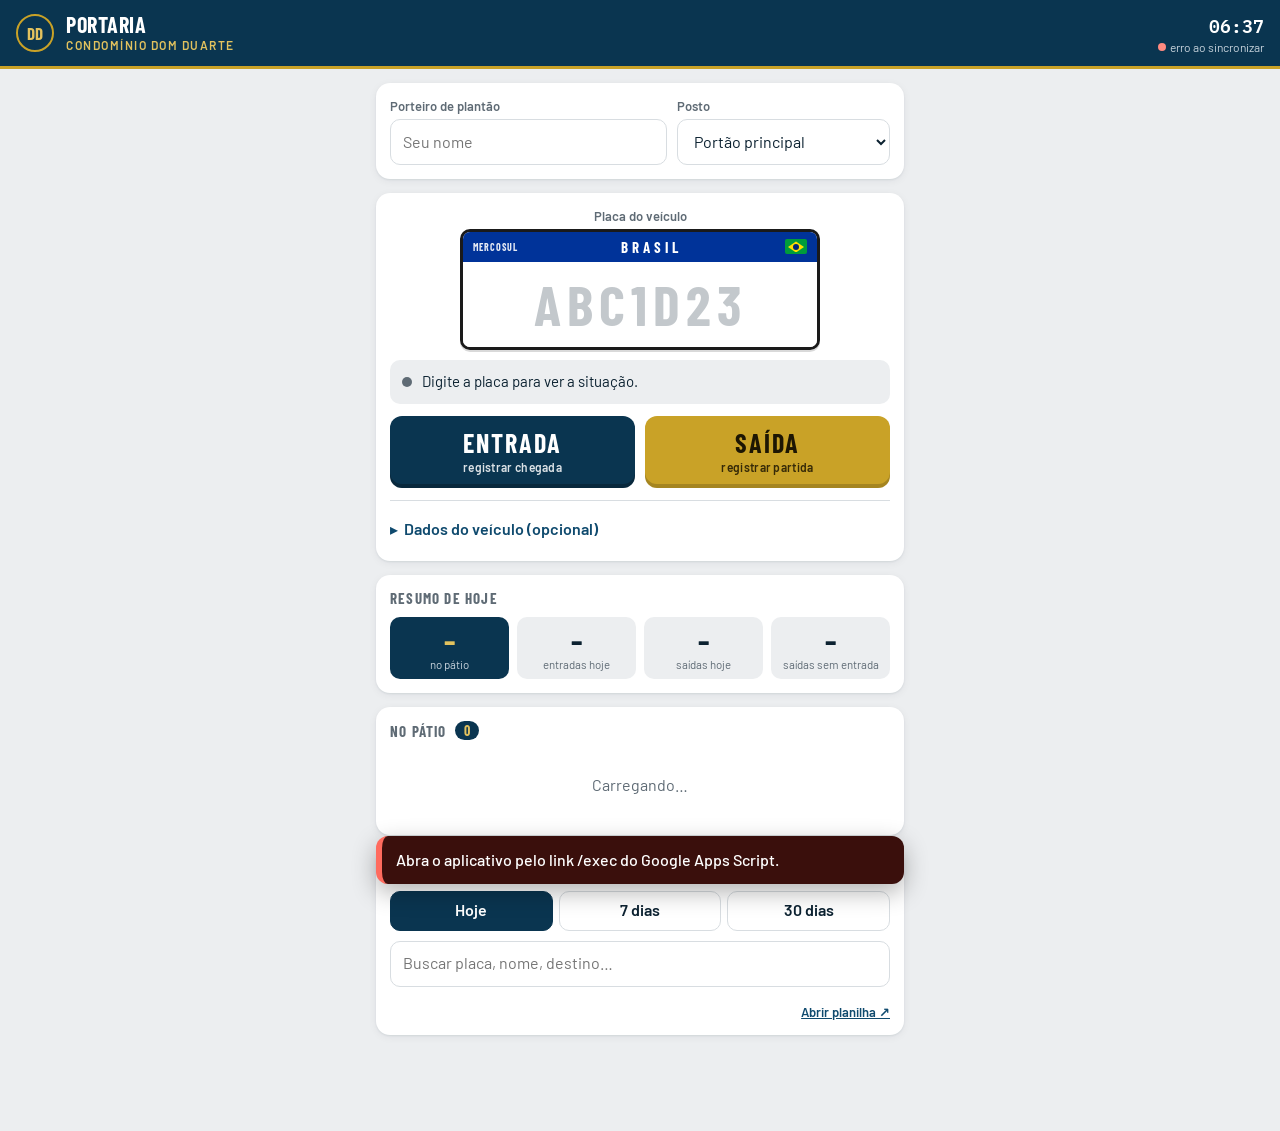
==== portaria-dom-duarte/Index.html @ fba651b8 "Adiciona app de portaria de veículos do Condomínio Dom Duarte (Apps Script) Co-Authored-By: Claude O" ====
<!DOCTYPE html>
<html lang="pt-BR">
<head>
<base target="_top">
<meta charset="utf-8">
<meta name="theme-color" content="#0a3550">
<meta name="apple-mobile-web-app-capable" content="yes">
<meta name="mobile-web-app-capable" content="yes">
<meta name="apple-mobile-web-app-title" content="Portaria">
<link rel="preconnect" href="https://fonts.googleapis.com">
<link rel="preconnect" href="https://fonts.gstatic.com" crossorigin>
<link href="https://fonts.googleapis.com/css2?family=Barlow:wght@400;500;600;700&family=Barlow+Condensed:wght@500;600;700&family=IBM+Plex+Mono:wght@400;500;600&display=swap" rel="stylesheet">
<style>
  :root {
    --fundo: #eceef0;
    --cartao: #ffffff;
    --texto: #0c2231;
    --cinza: #5f6b75;
    --linha: #d8dde1;
    --azul: #0a3550;
    --azul-2: #0f4a6e;
    --dourado: #c9a227;
    --dourado-claro: #e2c25e;
    --sobre-azul: #ffffff;
    --sobre-dourado: #1d1603;
    --ok: #1d7a4a;
    --alerta: #a86b00;
    --erro: #b3261e;
    --sombra: 0 1px 2px rgba(12, 34, 49, .08), 0 2px 8px rgba(12, 34, 49, .06);
    --raio: 14px;
    color-scheme: light;
  }
  @media (prefers-color-scheme: dark) {
    :root {
      --fundo: #06192a;
      --cartao: #0b2438;
      --texto: #e8edf1;
      --cinza: #93a3b0;
      --linha: #1b3a52;
      --azul: #0a3550;
      --azul-2: #1a5a84;
      --ok: #4cc38a;
      --alerta: #e2b14a;
      --erro: #ff8a80;
      --sombra: 0 1px 2px rgba(0, 0, 0, .4);
      color-scheme: dark;
    }
  }

  * { box-sizing: border-box; }
  html, body { margin: 0; }
  body {
    background: var(--fundo);
    color: var(--texto);
    font: 16px/1.4 'Barlow', system-ui, sans-serif;
    -webkit-tap-highlight-color: transparent;
    padding-bottom: 96px;
  }
  button, input, select, textarea { font: inherit; color: inherit; }
  .mono { font-family: 'IBM Plex Mono', ui-monospace, monospace; }
  .cond { font-family: 'Barlow Condensed', 'Barlow', sans-serif; }

  /* Faixa superior */
  header {
    position: sticky; top: 0; z-index: 10;
    background: var(--azul);
    color: var(--sobre-azul);
    border-bottom: 3px solid var(--dourado);
    padding: calc(10px + env(safe-area-inset-top)) 16px 10px;
    display: flex; align-items: center; gap: 12px;
  }
  .brasao {
    width: 38px; height: 38px; flex: none;
    border: 2px solid var(--dourado); border-radius: 50%;
    display: grid; place-items: center;
    font: 700 17px 'Barlow Condensed', sans-serif; color: var(--dourado-claro); letter-spacing: .5px;
  }
  header h1 { margin: 0; font: 700 22px/1 'Barlow Condensed', sans-serif; letter-spacing: .5px; text-transform: uppercase; }
  header h1 small { display: block; font: 600 12px/1.2 'Barlow', sans-serif; color: var(--dourado-claro); letter-spacing: 1.5px; margin-top: 3px; }
  .sinc { margin-left: auto; text-align: right; font-size: 12px; color: #c7d3dc; line-height: 1.3; }
  .sinc .relogio { font: 600 18px 'IBM Plex Mono', monospace; color: #fff; display: block; }
  .ponto { display: inline-block; width: 8px; height: 8px; border-radius: 50%; background: #6fd39b; margin-right: 4px; vertical-align: 1px; }
  .ponto.off { background: #ff8a80; }
  .ponto.sync { background: var(--dourado-claro); }

  .offline {
    display: none; background: var(--erro); color: #fff; text-align: center;
    padding: 8px 16px; font-weight: 600; font-size: 14px;
  }
  .offline.ver { display: block; }

  main { max-width: 560px; margin: 0 auto; padding: 14px 16px 0; display: flex; flex-direction: column; gap: 14px; }
  .cartao { background: var(--cartao); border-radius: var(--raio); box-shadow: var(--sombra); padding: 14px; }
  .cartao h2 {
    margin: 0 0 10px; font: 700 15px 'Barlow Condensed', sans-serif;
    text-transform: uppercase; letter-spacing: 1.2px; color: var(--cinza);
    display: flex; align-items: center; gap: 8px;
  }
  .cartao h2 .qtd { background: var(--azul); color: var(--dourado-claro); border-radius: 999px; padding: 1px 9px; font-size: 14px; letter-spacing: 0; }

  label { display: block; font-size: 13px; font-weight: 600; color: var(--cinza); margin: 0 0 4px; }
  .campo {
    width: 100%; min-height: 46px; padding: 10px 12px;
    border: 1.5px solid var(--linha); border-radius: 10px; background: var(--cartao);
    outline: none;
  }
  .campo:focus { border-color: var(--dourado); box-shadow: 0 0 0 3px rgba(201, 162, 39, .25); }
  textarea.campo { min-height: 64px; resize: vertical; }
  .duas { display: grid; grid-template-columns: 1.3fr 1fr; gap: 10px; }
  .grade { display: grid; gap: 10px; }

  /* Placa Mercosul */
  .placa {
    margin: 2px auto 0; max-width: 360px;
    border: 3px solid #1a1a1a; border-radius: 10px; overflow: hidden;
    background: #fff; box-shadow: 0 2px 0 rgba(0, 0, 0, .15);
  }
  .placa-faixa {
    background: #003399; color: #fff; height: 30px;
    display: flex; align-items: center; justify-content: space-between; padding: 0 10px;
    font: 700 15px 'Barlow Condensed', sans-serif; letter-spacing: 4px;
  }
  .placa-faixa .bandeira { width: 22px; height: 15px; border-radius: 2px; background: #009c3b; position: relative; overflow: hidden; }
  .placa-faixa .bandeira::before {
    content: ''; position: absolute; inset: 2px 3px; background: #ffdf00;
    clip-path: polygon(50% 0, 100% 50%, 50% 100%, 0 50%);
  }
  .placa-faixa .bandeira::after {
    content: ''; position: absolute; width: 6px; height: 6px; border-radius: 50%; background: #002776;
    left: 50%; top: 50%; transform: translate(-50%, -50%);
  }
  .placa-faixa .mercosul { font-size: 10px; letter-spacing: 1px; opacity: .9; }
  .placa input {
    width: 100%; border: 0; outline: none; background: #fff; color: #111;
    font: 700 56px/1 'Barlow Condensed', sans-serif; letter-spacing: 6px;
    text-align: center; text-transform: uppercase; padding: 8px 6px 10px;
  }
  .placa input::placeholder { color: #c3c8cc; }
  .placa:focus-within { border-color: var(--dourado); }

  .info-placa {
    margin-top: 10px; min-height: 44px; padding: 9px 12px; border-radius: 10px;
    background: var(--fundo); font-size: 15px; display: flex; gap: 10px; align-items: center;
  }
  .info-placa .marca { width: 10px; height: 10px; border-radius: 50%; flex: none; background: var(--cinza); }
  .info-placa.dentro { background: rgba(201, 162, 39, .15); }
  .info-placa.dentro .marca { background: var(--dourado); }
  .info-placa.fora .marca { background: var(--ok); }
  .info-placa.invalida .marca { background: var(--erro); }
  .info-placa b { font-weight: 700; }

  .acoes { display: grid; grid-template-columns: 1fr 1fr; gap: 10px; margin-top: 12px; }
  .botao {
    border: 0; border-radius: 12px; min-height: 72px; cursor: pointer;
    font: 700 26px/1 'Barlow Condensed', sans-serif; letter-spacing: 2px; text-transform: uppercase;
    display: flex; flex-direction: column; align-items: center; justify-content: center; gap: 4px;
    transition: transform .08s, filter .15s;
  }
  .botao:active { transform: scale(.98); }
  .botao small { font: 600 12px 'Barlow', sans-serif; letter-spacing: .3px; text-transform: none; opacity: .85; }
  .botao.entrada { background: var(--azul); color: #fff; box-shadow: inset 0 -4px 0 rgba(0, 0, 0, .25); }
  @media (prefers-color-scheme: dark) { .botao.entrada { background: var(--azul-2); box-shadow: inset 0 0 0 1.5px var(--dourado), inset 0 -4px 0 rgba(0, 0, 0, .25); } }
  .botao.saida { background: var(--dourado); color: var(--sobre-dourado); box-shadow: inset 0 -4px 0 rgba(0, 0, 0, .18); }
  .botao.armado { outline: 3px solid var(--erro); outline-offset: 2px; animation: pulsa 1s infinite; }
  .botao:disabled { filter: grayscale(.6) opacity(.6); cursor: wait; }
  @keyframes pulsa { 50% { outline-color: transparent; } }

  details.extra { margin-top: 12px; border-top: 1px solid var(--linha); padding-top: 10px; }
  details.extra summary {
    cursor: pointer; font-weight: 600; color: var(--azul-2); list-style: none;
    display: flex; align-items: center; gap: 6px; min-height: 36px;
  }
  @media (prefers-color-scheme: dark) { details.extra summary { color: var(--dourado-claro); } }
  details.extra summary::-webkit-details-marker { display: none; }
  details.extra summary::before { content: '▸'; transition: transform .15s; }
  details.extra[open] summary::before { transform: rotate(90deg); }
  details.extra .grade { margin-top: 8px; }

  /* Resumo */
  .resumo { display: grid; grid-template-columns: repeat(4, 1fr); gap: 8px; }
  .resumo div { background: var(--fundo); border-radius: 10px; padding: 8px 6px; text-align: center; }
  .resumo b { display: block; font: 700 30px/1 'Barlow Condensed', sans-serif; color: var(--texto); }
  .resumo span { display: block; font-size: 11.5px; line-height: 1.15; color: var(--cinza); margin-top: 3px; }
  .resumo .destaque { background: var(--azul); }
  .resumo .destaque b { color: var(--dourado-claro); }
  .resumo .destaque span { color: #c7d3dc; }

  /* Listas */
  .lista { display: flex; flex-direction: column; }
  .item { display: flex; gap: 10px; align-items: center; padding: 10px 0; border-top: 1px solid var(--linha); }
  .item:first-child { border-top: 0; }
  .item .corpo { flex: 1; min-width: 0; }
  .mini-placa {
    display: inline-block; font: 700 21px/1 'Barlow Condensed', sans-serif; letter-spacing: 1.5px;
    border: 2px solid var(--texto); border-top: 5px solid #003399; border-radius: 5px;
    padding: 2px 6px 1px; background: #fff; color: #111;
  }
  .det { font-size: 13.5px; color: var(--cinza); margin-top: 4px; overflow: hidden; text-overflow: ellipsis; }
  .det b { color: var(--texto); font-weight: 600; }
  .tempo { font: 600 14px 'IBM Plex Mono', monospace; color: var(--texto); }
  .botao-mini {
    flex: none; border: 0; border-radius: 10px; min-height: 44px; padding: 0 12px; cursor: pointer;
    background: var(--dourado); color: var(--sobre-dourado); font: 700 15px 'Barlow Condensed', sans-serif;
    letter-spacing: 1px; text-transform: uppercase;
  }
  .botao-mini.armado { background: var(--erro); color: #fff; }
  .botao-mini:disabled { opacity: .5; }
  .vazio { color: var(--cinza); text-align: center; padding: 14px 0; font-size: 14px; }

  .etiqueta { display: inline-block; font-size: 11.5px; font-weight: 700; border-radius: 999px; padding: 1px 8px; vertical-align: 2px; margin-left: 4px; }
  .etiqueta.patio { background: rgba(201, 162, 39, .2); color: var(--alerta); }
  .etiqueta.concluido { background: rgba(29, 122, 74, .14); color: var(--ok); }
  .etiqueta.sem { background: rgba(179, 38, 30, .13); color: var(--erro); }
  .etiqueta.outro { background: var(--azul); color: var(--dourado-claro); }
  .linha-hora { display: grid; grid-template-columns: auto 1fr; gap: 1px 8px; font-size: 13.5px; color: var(--cinza); margin-top: 4px; }
  .linha-hora .mono { color: var(--texto); font-size: 13px; }

  .filtros { display: flex; gap: 6px; margin-bottom: 10px; }
  .filtros button {
    flex: 1; min-height: 40px; border: 1.5px solid var(--linha); background: var(--cartao);
    border-radius: 10px; font-weight: 600; cursor: pointer;
  }
  .filtros button.ativo { background: var(--azul); color: #fff; border-color: var(--azul); }
  .rodape-hist { display: flex; justify-content: space-between; align-items: center; margin-top: 10px; font-size: 13px; color: var(--cinza); }
  a.planilha { color: var(--azul-2); font-weight: 600; }
  @media (prefers-color-scheme: dark) { a.planilha { color: var(--dourado-claro); } }

  /* Toast */
  .toast {
    position: fixed; left: 50%; bottom: calc(16px + env(safe-area-inset-bottom)); z-index: 30;
    transform: translate(-50%, 140%); transition: transform .25s, visibility .25s; visibility: hidden;
    width: calc(100% - 32px); max-width: 528px;
    background: #0c2231; color: #fff; border-left: 6px solid var(--dourado);
    border-radius: 12px; padding: 13px 14px; font-weight: 500; box-shadow: 0 8px 24px rgba(0, 0, 0, .3);
  }
  .toast.ver { transform: translate(-50%, 0); visibility: visible; }
  .toast.ok { border-left-color: #4cc38a; }
  .toast.erro { border-left-color: #ff6b5e; background: #3a0f0c; }
  .toast.aviso { border-left-color: var(--dourado); }

  /* PIN */
  .pin {
    position: fixed; inset: 0; z-index: 40; background: var(--azul);
    display: none; align-items: center; justify-content: center; padding: 24px 16px;
  }
  .pin.ver { display: flex; }
  .pin form { width: 100%; max-width: 340px; text-align: center; color: #fff; }
  .pin .brasao { margin: 0 auto 14px; width: 64px; height: 64px; font-size: 26px; }
  .pin h2 { font: 700 26px 'Barlow Condensed', sans-serif; text-transform: uppercase; letter-spacing: 1px; margin: 0 0 4px; }
  .pin p { color: #c7d3dc; margin: 0 0 18px; }
  .pin input {
    width: 100%; text-align: center; font: 600 32px 'IBM Plex Mono', monospace; letter-spacing: 10px;
    padding: 10px; border-radius: 12px; border: 2px solid var(--dourado); background: #fff; color: #111; outline: none;
  }
  .pin button { margin-top: 12px; width: 100%; }
  .pin .erro { color: #ffb4ab; min-height: 22px; margin-top: 10px; font-weight: 600; }

  .carregando { text-align: center; color: var(--cinza); padding: 24px 0; }
</style>
</head>
<body>

<header>
  <div class="brasao">DD</div>
  <h1>Portaria<small>CONDOMÍNIO DOM DUARTE</small></h1>
  <div class="sinc">
    <span class="relogio" id="relogio">--:--</span>
    <span id="sinc"><span class="ponto sync"></span>conectando…</span>
  </div>
</header>
<div class="offline" id="offline">Sem internet. Registros NÃO serão salvos até a conexão voltar.</div>

<main>
  <section class="cartao">
    <div class="duas">
      <div>
        <label for="porteiro">Porteiro de plantão</label>
        <input class="campo" id="porteiro" list="porteiros" autocomplete="off" autocapitalize="words" placeholder="Seu nome" maxlength="40">
        <datalist id="porteiros"></datalist>
      </div>
      <div>
        <label for="posto">Posto</label>
        <select class="campo" id="posto">
          <option>Portão principal</option>
          <option>Portão de serviço</option>
          <option>Garagem</option>
        </select>
      </div>
    </div>
  </section>

  <section class="cartao">
    <label for="placa" style="text-align:center">Placa do veículo</label>
    <div class="placa">
      <div class="placa-faixa"><span class="mercosul">MERCOSUL</span><span>BRASIL</span><span class="bandeira"></span></div>
      <input id="placa" maxlength="8" autocomplete="off" autocorrect="off" autocapitalize="characters" spellcheck="false" placeholder="ABC1D23" enterkeyhint="go">
    </div>
    <div class="info-placa" id="infoPlaca"><span class="marca"></span><span>Digite a placa para ver a situação.</span></div>

    <div class="acoes">
      <button class="botao entrada" id="btEntrada" type="button">Entrada<small>registrar chegada</small></button>
      <button class="botao saida" id="btSaida" type="button">Saída<small>registrar partida</small></button>
    </div>

    <details class="extra" id="extra">
      <summary>Dados do veículo (opcional)</summary>
      <div class="grade">
        <div class="duas">
          <div><label for="modelo">Modelo / cor</label><input class="campo" id="modelo" maxlength="60" placeholder="Ex.: Onix prata"></div>
          <div><label for="tipo">Tipo</label>
            <select class="campo" id="tipo">
              <option>Visitante</option><option>Morador</option><option>Funcionário</option>
              <option>Prestador de serviço</option><option>Entrega</option>
            </select>
          </div>
        </div>
        <div class="duas">
          <div><label for="motorista">Motorista</label><input class="campo" id="motorista" maxlength="60" autocapitalize="words"></div>
          <div><label for="destino">Destino</label><input class="campo" id="destino" maxlength="60" placeholder="Ex.: Bloco B 302"></div>
        </div>
        <div><label for="obs">Observação</label><textarea class="campo" id="obs" maxlength="200"></textarea></div>
      </div>
    </details>
  </section>

  <section class="cartao">
    <h2>Resumo de hoje</h2>
    <div class="resumo">
      <div class="destaque"><b id="rPatio">–</b><span>no pátio</span></div>
      <div><b id="rEntradas">–</b><span>entradas hoje</span></div>
      <div><b id="rSaidas">–</b><span>saídas hoje</span></div>
      <div><b id="rSem">–</b><span>saídas sem entrada</span></div>
    </div>
  </section>

  <section class="cartao">
    <h2>No pátio <span class="qtd" id="qtdPatio">0</span></h2>
    <div class="lista" id="listaPatio"><div class="carregando">Carregando…</div></div>
  </section>

  <section class="cartao">
    <h2>Histórico</h2>
    <div class="filtros" id="filtros">
      <button type="button" data-dias="0" class="ativo">Hoje</button>
      <button type="button" data-dias="7">7 dias</button>
      <button type="button" data-dias="30">30 dias</button>
    </div>
    <input class="campo" id="busca" type="search" placeholder="Buscar placa, nome, destino…" autocomplete="off">
    <div class="lista" id="listaHist" style="margin-top:6px"></div>
    <div class="rodape-hist"><span id="contHist"></span><a class="planilha" id="linkPlanilha" href="#" target="_blank" rel="noopener">Abrir planilha ↗</a></div>
  </section>
</main>

<div class="pin" id="telaPin">
  <form id="formPin" autocomplete="off">
    <div class="brasao">DD</div>
    <h2>Portaria Dom Duarte</h2>
    <p>Digite o PIN da portaria.<br>Ele fica salvo neste aparelho.</p>
    <input id="pin" type="password" inputmode="numeric" maxlength="12" autocomplete="off">
    <button class="botao saida" type="submit">Entrar</button>
    <div class="erro" id="pinErro"></div>
  </form>
</div>

<div class="toast" id="toast" role="status" aria-live="polite"></div>

<script>
(function () {
  'use strict';

  var CHAVE = 'portariaDomDuarte.';
  var SINC_MS = 20000;
  var ARMADO_MS = 6000;
  var PLACA_RE = /^[A-Z]{3}[0-9][A-Z0-9][0-9]{2}$/;

  var est = null;          // último estado vindo do servidor
  var ocupado = false;     // gravação em andamento
  var sincronizando = false;
  var armado = null;       // { chave, ate } — confirmação de segundo toque
  var filtroDias = 0;
  var autoPreenchido = {}; // campos preenchidos automaticamente pela última passagem
  var difRelogio = 0;      // diferença servidor - aparelho

  var $ = function (id) { return document.getElementById(id); };
  var el = {
    porteiro: $('porteiro'), posto: $('posto'), placa: $('placa'), info: $('infoPlaca'),
    btEntrada: $('btEntrada'), btSaida: $('btSaida'), extra: $('extra'),
    modelo: $('modelo'), motorista: $('motorista'), destino: $('destino'), tipo: $('tipo'), obs: $('obs'),
    listaPatio: $('listaPatio'), listaHist: $('listaHist'), busca: $('busca'), toast: $('toast'),
    telaPin: $('telaPin'), pin: $('pin'), pinErro: $('pinErro'), sinc: $('sinc'), relogio: $('relogio')
  };

  // ------------------------------------------------------------ Armazenamento local

  function ler(k) { try { return localStorage.getItem(CHAVE + k) || ''; } catch (e) { return ''; } }
  function gravar(k, v) { try { localStorage.setItem(CHAVE + k, v); } catch (e) {} }

  el.porteiro.value = ler('porteiro');
  if (ler('posto')) el.posto.value = ler('posto');
  el.porteiro.addEventListener('change', function () { el.porteiro.value = el.porteiro.value.trim(); gravar('porteiro', el.porteiro.value); });
  el.porteiro.addEventListener('input', function () { gravar('porteiro', el.porteiro.value.trim()); });
  el.posto.addEventListener('change', function () { gravar('posto', el.posto.value); });

  // ------------------------------------------------------------ Utilidades

  function agora() { return Date.now() + difRelogio; }
  function esc(s) {
    return String(s == null ? '' : s).replace(/[&<>"']/g, function (c) {
      return { '&': '&amp;', '<': '&lt;', '>': '&gt;', '"': '&quot;', "'": '&#39;' }[c];
    });
  }
  function dois(n) { return (n < 10 ? '0' : '') + n; }
  function hora(ms) { var d = new Date(ms); return dois(d.getHours()) + ':' + dois(d.getMinutes()); }
  function inicioDia(ms) { var d = new Date(ms); d.setHours(0, 0, 0, 0); return d.getTime(); }
  function quando(ms) {
    if (!ms) return '—';
    var d = new Date(ms);
    var hoje = inicioDia(agora());
    if (ms >= hoje) return hora(ms);
    if (ms >= hoje - 86400000) return 'ontem ' + hora(ms);
    return dois(d.getDate()) + '/' + dois(d.getMonth() + 1) + ' ' + hora(ms);
  }
  function duracao(min) {
    min = Math.max(0, Math.round(min));
    if (min < 60) return min + ' min';
    var h = Math.floor(min / 60), m = min % 60;
    if (h < 24) return h + ' h ' + dois(m);
    return Math.floor(h / 24) + ' d ' + (h % 24) + ' h';
  }
  function normPlaca(s) { return String(s || '').toUpperCase().replace(/[^A-Z0-9]/g, ''); }
  function mesmaPessoa(a, b) { return String(a || '').trim().toLowerCase() === String(b || '').trim().toLowerCase(); }
  function momento(m) { return Math.max(m.entrada || 0, m.saida || 0); }

  function abertaDaPlaca(placa) {
    if (!est) return null;
    var achado = null;
    est.patio.forEach(function (m) { if (m.placa === placa && (!achado || m.entrada >= achado.entrada)) achado = m; });
    return achado;
  }

  // ------------------------------------------------------------ Toast

  var toastTimer;
  function toast(msg, tipo, ms) {
    el.toast.textContent = msg;
    el.toast.className = 'toast ver ' + (tipo || '');
    clearTimeout(toastTimer);
    toastTimer = setTimeout(function () { el.toast.className = 'toast ' + (tipo || ''); }, ms || 4500);
  }

  // ------------------------------------------------------------ Confirmação em dois toques

  function estaArmado(chave) { return armado && armado.chave === chave && Date.now() < armado.ate; }
  function armar(chave, msg) {
    armado = { chave: chave, ate: Date.now() + ARMADO_MS };
    toast(msg, 'aviso', ARMADO_MS);
    pintarArmados();
    setTimeout(function () { if (armado && Date.now() >= armado.ate) { armado = null; pintarArmados(); } }, ARMADO_MS + 50);
  }
  function desarmar() { armado = null; pintarArmados(); }
  function pintarArmados() {
    var placa = normPlaca(el.placa.value);
    el.btEntrada.classList.toggle('armado', estaArmado('entrada:' + placa));
    el.btSaida.classList.toggle('armado', estaArmado('saida:' + placa));
    Array.prototype.forEach.call(el.listaPatio.querySelectorAll('[data-id]'), function (b) {
      var on = estaArmado('id:' + b.getAttribute('data-id'));
      b.classList.toggle('armado', on);
      b.textContent = on ? 'Confirmar' : 'Dar saída';
    });
  }

  // ------------------------------------------------------------ Chamadas ao servidor

  function chamar(funcao, args, ok, falha) {
    if (!window.google || !google.script || !google.script.run) {
      falha(new Error('Abra o aplicativo pelo link /exec do Google Apps Script.'));
      return;
    }
    var run = google.script.run.withSuccessHandler(ok).withFailureHandler(falha);
    run[funcao].apply(run, args);
  }

  function pinSalvo() { return ler('pin'); }

  function ehErroPin(e) { return /PIN incorreto/i.test((e && e.message) || String(e)); }
  function ehErroRede(e) {
    var m = (e && e.message) || String(e);
    return !navigator.onLine || /network|rede|conex|failed to fetch|timeout|NetworkError/i.test(m);
  }

  function marcarSinc(estado, texto) {
    el.sinc.innerHTML = '<span class="ponto ' + estado + '"></span>' + esc(texto);
  }

  function sincronizar(manual) {
    if (sincronizando || ocupado) return;
    sincronizando = true;
    marcarSinc('sync', 'sincronizando…');
    chamar('carregar', [pinSalvo()], function (estado) {
      sincronizando = false;
      aplicar(estado);
    }, function (e) {
      sincronizando = false;
      if (ehErroPin(e)) { pedirPin(pinSalvo() ? 'PIN incorreto.' : ''); marcarSinc('off', 'PIN necessário'); return; }
      marcarSinc('off', ehErroRede(e) ? 'sem conexão' : 'erro ao sincronizar');
      if (manual || !est) toast(ehErroRede(e) ? 'Sem conexão com o servidor. Tentando de novo em instantes.' : ((e && e.message) || 'Erro ao carregar.'), 'erro');
    });
  }

  function aplicar(estado) {
    if (!estado) return;
    est = estado;
    difRelogio = estado.agora - Date.now();
    el.telaPin.classList.remove('ver');
    marcarSinc('', 'atualizado ' + hora(agora()));
    $('linkPlanilha').href = estado.planilhaUrl;
    var dl = $('porteiros');
    dl.innerHTML = estado.porteiros.map(function (p) { return '<option value="' + esc(p) + '">'; }).join('');
    render();
  }

  // ------------------------------------------------------------ PIN

  function pedirPin(erro) {
    el.telaPin.classList.add('ver');
    el.pinErro.textContent = erro || '';
    el.pin.value = '';
    setTimeout(function () { el.pin.focus(); }, 50);
  }
  $('formPin').addEventListener('submit', function (ev) {
    ev.preventDefault();
    var p = el.pin.value.trim();
    if (!p) { el.pinErro.textContent = 'Digite o PIN.'; return; }
    el.pinErro.textContent = 'Verificando…';
    chamar('carregar', [p], function (estado) {
      gravar('pin', p);
      el.pinErro.textContent = '';
      aplicar(estado);
    }, function (e) {
      el.pinErro.textContent = ehErroPin(e) ? 'PIN incorreto.' : (ehErroRede(e) ? 'Sem conexão. Tente de novo.' : ((e && e.message) || 'Erro.'));
      el.pin.select();
    });
  });

  // ------------------------------------------------------------ Placa

  function preencherDaUltima(placa) {
    var v = est && est.veiculos[placa];
    var campos = { modelo: el.modelo, motorista: el.motorista, destino: el.destino };
    Object.keys(campos).forEach(function (k) {
      var c = campos[k];
      if (c.value === '' || autoPreenchido[k] === c.value) {
        c.value = v ? (v[k] || '') : '';
        autoPreenchido[k] = c.value;
      }
    });
    if (v && v.tipo && (autoPreenchido.tipo === el.tipo.value || el.tipo.value === 'Visitante')) {
      el.tipo.value = v.tipo; autoPreenchido.tipo = v.tipo;
    }
  }

  function atualizarInfoPlaca() {
    var placa = normPlaca(el.placa.value);
    var info = el.info, txt, classe = '';
    if (!placa) {
      txt = 'Digite a placa para ver a situação.';
    } else if (!PLACA_RE.test(placa)) {
      txt = placa.length >= 7 ? 'Placa inválida. Use ABC1234 ou ABC1D23.' : 'Continue digitando…';
      classe = placa.length >= 7 ? 'invalida' : '';
    } else {
      var aberta = abertaDaPlaca(placa);
      var v = est && est.veiculos[placa];
      if (aberta) {
        classe = 'dentro';
        txt = '<b>No pátio</b> desde <span class="mono">' + esc(quando(aberta.entrada)) + '</span> (' +
          esc(duracao((agora() - aberta.entrada) / 60000)) + ') · entrada por <b>' + esc(aberta.porteiroEntrada) + '</b>' +
          (aberta.postoEntrada ? ' · ' + esc(aberta.postoEntrada) : '');
      } else if (v) {
        classe = 'fora';
        txt = '<b>Fora do pátio.</b> Última passagem: <span class="mono">' + esc(quando(v.quando)) + '</span>' +
          (v.modelo ? ' · ' + esc(v.modelo) : '');
      } else {
        classe = 'fora';
        txt = '<b>Fora do pátio.</b> Primeira passagem registrada.';
      }
      preencherDaUltima(placa);
    }
    info.className = 'info-placa ' + classe;
    info.innerHTML = '<span class="marca"></span><span>' + txt + '</span>';
    pintarArmados();
  }

  el.placa.addEventListener('input', function () {
    var limpo = normPlaca(el.placa.value).slice(0, 7);
    if (el.placa.value !== limpo) el.placa.value = limpo;
    atualizarInfoPlaca();
  });
  el.placa.addEventListener('keydown', function (ev) {
    if (ev.key !== 'Enter') return;
    ev.preventDefault();
    var placa = normPlaca(el.placa.value);
    if (abertaDaPlaca(placa)) saidaPorPlaca(); else entrada();
  });

  // ------------------------------------------------------------ Ações

  function validarComum() {
    var porteiro = el.porteiro.value.trim();
    if (!porteiro) { toast('Informe o porteiro de plantão.', 'erro'); el.porteiro.focus(); return null; }
    var placa = normPlaca(el.placa.value);
    if (!PLACA_RE.test(placa)) { toast('Placa inválida. Use ABC1234 ou ABC1D23.', 'erro'); el.placa.focus(); return null; }
    gravar('porteiro', porteiro);
    return {
      placa: placa, porteiro: porteiro, posto: el.posto.value,
      modelo: el.modelo.value, motorista: el.motorista.value, destino: el.destino.value,
      tipo: el.tipo.value, obs: el.obs.value
    };
  }

  function travar(sim) {
    ocupado = sim;
    el.btEntrada.disabled = sim;
    el.btSaida.disabled = sim;
    Array.prototype.forEach.call(el.listaPatio.querySelectorAll('button'), function (b) { b.disabled = sim; });
    if (sim) marcarSinc('sync', 'gravando…');
  }

  function limparFormulario() {
    el.placa.value = '';
    el.modelo.value = el.motorista.value = el.destino.value = el.obs.value = '';
    el.tipo.value = 'Visitante';
    autoPreenchido = {};
    el.extra.open = false;
    atualizarInfoPlaca();
  }

  function gravarNoServidor(funcao, dados, chaveConfirmacao, depois) {
    if (!navigator.onLine) { toast('Sem internet. O registro NÃO foi salvo. Tente de novo.', 'erro', 7000); return; }
    travar(true);
    chamar(funcao, [pinSalvo(), dados], function (r) {
      travar(false);
      if (r.estado) aplicar(r.estado);
      if (!r.ok && r.precisaConfirmar) { armar(chaveConfirmacao, r.mensagem); return; }
      desarmar();
      toast(r.mensagem, 'ok', 6000);
      if (depois) depois();
    }, function (e) {
      travar(false);
      desarmar();
      marcarSinc('off', 'erro');
      if (ehErroPin(e)) { pedirPin('PIN incorreto.'); return; }
      if (ehErroRede(e)) { toast('Sem internet. O registro NÃO foi salvo. Tente de novo.', 'erro', 7000); return; }
      toast(((e && e.message) || 'Erro.') + (/NÃO foi salvo/.test((e && e.message) || '') ? '' : ' O registro NÃO foi salvo.'), 'erro', 7000);
    });
  }

  function entrada() {
    if (ocupado) return;
    var d = validarComum();
    if (!d) return;
    var chave = 'entrada:' + d.placa;
    var aberta = abertaDaPlaca(d.placa);
    if (aberta && !estaArmado(chave)) {
      armar(chave, d.placa + ' já está no pátio desde ' + quando(aberta.entrada) + ' (entrada por ' + aberta.porteiroEntrada + '). Toque ENTRADA de novo para registrar outra entrada.');
      return;
    }
    d.confirmarDuplicada = estaArmado(chave);
    gravarNoServidor('registrarEntrada', d, chave, limparFormulario);
  }

  function saidaPorPlaca() {
    if (ocupado) return;
    var d = validarComum();
    if (!d) return;
    var chave = 'saida:' + d.placa;
    if (!abertaDaPlaca(d.placa) && !estaArmado(chave)) {
      armar(chave, 'Não há entrada aberta para ' + d.placa + '. Toque SAÍDA de novo para registrar "Saída sem entrada".');
      return;
    }
    d.semEntrada = estaArmado(chave);
    gravarNoServidor('registrarSaida', d, chave, limparFormulario);
  }

  function saidaPorId(id) {
    if (ocupado) return;
    var porteiro = el.porteiro.value.trim();
    if (!porteiro) { toast('Informe o porteiro de plantão.', 'erro'); el.porteiro.focus(); return; }
    var chave = 'id:' + id;
    var m = est && est.patio.filter(function (x) { return x.id === id; })[0];
    if (!estaArmado(chave)) {
      armar(chave, 'Toque CONFIRMAR para dar saída a ' + (m ? m.placa : 'este veículo') + '.');
      return;
    }
    gravarNoServidor('registrarSaida', { id: id, porteiro: porteiro, posto: el.posto.value }, chave, null);
  }

  el.btEntrada.addEventListener('click', entrada);
  el.btSaida.addEventListener('click', saidaPorPlaca);
  el.listaPatio.addEventListener('click', function (ev) {
    var b = ev.target.closest('[data-id]');
    if (b) saidaPorId(b.getAttribute('data-id'));
  });

  // ------------------------------------------------------------ Renderização

  function render() {
    if (!est) return;
    var hoje = inicioDia(agora());
    var entradas = 0, saidas = 0, sem = 0;
    est.historico.forEach(function (m) {
      if (m.entrada && m.entrada >= hoje) entradas++;
      if (m.saida && m.saida >= hoje) { saidas++; if (m.situacao === 'Saída sem entrada') sem++; }
    });
    $('rPatio').textContent = est.patio.length;
    $('rEntradas').textContent = entradas;
    $('rSaidas').textContent = saidas;
    $('rSem').textContent = sem;
    $('qtdPatio').textContent = est.patio.length;

    renderPatio();
    renderHistorico();
    atualizarInfoPlaca();
  }

  function renderPatio() {
    if (!est.patio.length) {
      el.listaPatio.innerHTML = '<div class="vazio">Nenhum veículo no pátio.</div>';
      return;
    }
    el.listaPatio.innerHTML = est.patio.map(function (m) {
      var extras = [m.modelo, m.motorista, m.destino].filter(Boolean).map(esc).join(' · ');
      return '<div class="item"><div class="corpo">' +
        '<span class="mini-placa">' + esc(m.placa) + '</span> ' +
        '<span class="tempo">' + esc(duracao((agora() - m.entrada) / 60000)) + '</span>' +
        '<div class="det">' + esc(m.tipo) + (extras ? ' · ' + extras : '') + '</div>' +
        '<div class="det">Entrou <span class="mono">' + esc(quando(m.entrada)) + '</span> por <b>' + esc(m.porteiroEntrada) + '</b>' +
        (m.postoEntrada ? ' · ' + esc(m.postoEntrada) : '') + '</div>' +
        '</div><button type="button" class="botao-mini" data-id="' + esc(m.id) + '"' + (ocupado ? ' disabled' : '') + '>Dar saída</button></div>';
    }).join('');
    pintarArmados();
  }

  function renderHistorico() {
    var limite = filtroDias === 0 ? inicioDia(agora()) : agora() - filtroDias * 86400000;
    var termo = el.busca.value.trim().toLowerCase();
    var termoPlaca = normPlaca(termo);
    var lista = est.historico.filter(function (m) {
      if (momento(m) < limite) return false;
      if (!termo) return true;
      if (termoPlaca && m.placa.indexOf(termoPlaca) >= 0) return true;
      return [m.modelo, m.motorista, m.destino, m.tipo, m.porteiroEntrada, m.porteiroSaida, m.obsEntrada, m.obsSaida, m.situacao]
        .join(' ').toLowerCase().indexOf(termo) >= 0;
    });
    var total = lista.length;
    lista = lista.slice(0, 200);
    $('contHist').textContent = total + (total === 1 ? ' registro' : ' registros') + (total > 200 ? ' (mostrando 200)' : '');
    if (!lista.length) {
      el.listaHist.innerHTML = '<div class="vazio">Nenhum registro no período.</div>';
      return;
    }
    el.listaHist.innerHTML = lista.map(function (m) {
      var etiqueta = m.situacao === 'No pátio' ? '<span class="etiqueta patio">No pátio</span>'
        : m.situacao === 'Saída sem entrada' ? '<span class="etiqueta sem">Saída sem entrada</span>'
        : '<span class="etiqueta concluido">Concluído</span>';
      var outro = m.saida && m.entrada && m.porteiroSaida && !mesmaPessoa(m.porteiroEntrada, m.porteiroSaida)
        ? '<span class="etiqueta outro">outro porteiro</span>' : '';
      var extras = [m.tipo, m.modelo, m.motorista, m.destino].filter(Boolean).map(esc).join(' · ');
      var horas = '';
      if (m.entrada) horas += '<span>Entrada</span><span><span class="mono">' + esc(quando(m.entrada)) + '</span> · ' + esc(m.porteiroEntrada) + '</span>';
      if (m.saida) horas += '<span>Saída</span><span><span class="mono">' + esc(quando(m.saida)) + '</span> · ' + esc(m.porteiroSaida) + '</span>';
      var perm = m.permanencia != null ? ' <span class="tempo">' + esc(duracao(m.permanencia)) + '</span>' : '';
      var obs = [m.obsEntrada, m.obsSaida].filter(Boolean).map(esc).join(' / ');
      return '<div class="item"><div class="corpo">' +
        '<span class="mini-placa">' + esc(m.placa) + '</span>' + perm + ' ' + etiqueta + outro +
        (extras ? '<div class="det">' + extras + '</div>' : '') +
        '<div class="linha-hora">' + horas + '</div>' +
        (obs ? '<div class="det">Obs.: ' + obs + '</div>' : '') +
        '</div></div>';
    }).join('');
  }

  $('filtros').addEventListener('click', function (ev) {
    var b = ev.target.closest('button');
    if (!b) return;
    filtroDias = Number(b.getAttribute('data-dias'));
    Array.prototype.forEach.call(this.querySelectorAll('button'), function (x) { x.classList.toggle('ativo', x === b); });
    if (est) renderHistorico();
  });
  el.busca.addEventListener('input', function () { if (est) renderHistorico(); });

  // ------------------------------------------------------------ Relógio, rede e sincronização

  function tique() {
    el.relogio.textContent = hora(agora());
  }
  setInterval(function () {
    tique();
    if (est && !ocupado) { renderPatio(); }
  }, 30000);
  tique();
  setInterval(function () { if (document.visibilityState === 'visible') sincronizar(false); }, SINC_MS);
  document.addEventListener('visibilitychange', function () { if (document.visibilityState === 'visible') { tique(); sincronizar(false); } });

  function estadoRede() {
    $('offline').classList.toggle('ver', !navigator.onLine);
    if (!navigator.onLine) marcarSinc('off', 'sem internet');
  }
  window.addEventListener('online', function () { estadoRede(); sincronizar(false); });
  window.addEventListener('offline', estadoRede);
  estadoRede();

  sincronizar(true);
})();
</script>
</body>
</html>
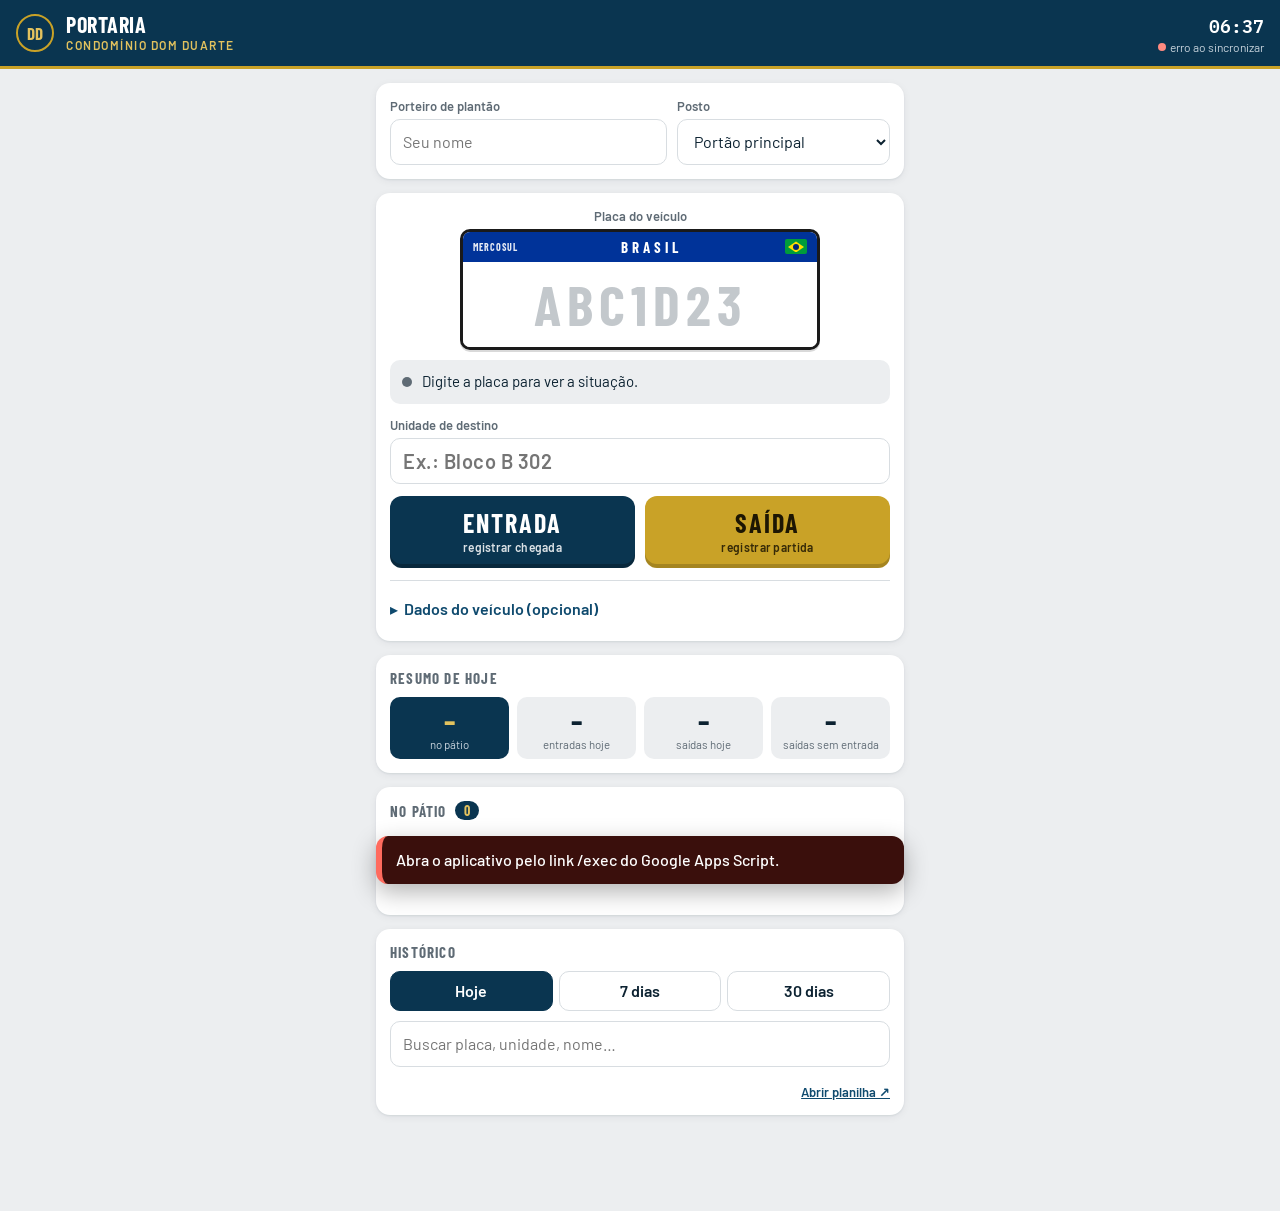
==== commit 46226bc8: "Destaca a unidade de destino, avisa unidade ocupada e mostra o tempo de permanência na planilha Co-A" ====
--- a/portaria-dom-duarte/Index.html
+++ b/portaria-dom-duarte/Index.html
@@ -149,6 +149,19 @@
   .info-placa.invalida .marca { background: var(--erro); }
   .info-placa b { font-weight: 700; }
 
+  .bloco-unidade { margin-top: 12px; }
+  .bloco-unidade .campo { font: 600 20px 'Barlow Condensed', 'Barlow', sans-serif; letter-spacing: .5px; }
+  .info-unidade {
+    display: none; margin-top: 8px; padding: 9px 12px; border-radius: 10px; font-size: 14.5px;
+    background: rgba(179, 38, 30, .1); border-left: 5px solid var(--erro); color: var(--texto);
+  }
+  .info-unidade.ver { display: block; }
+  .info-unidade b { color: var(--erro); }
+  .unidade {
+    display: inline-block; font: 700 16px/1 'Barlow Condensed', sans-serif; letter-spacing: .5px;
+    background: var(--azul); color: var(--dourado-claro); border-radius: 6px; padding: 4px 8px 3px;
+    vertical-align: 3px; margin-left: 4px;
+  }
   .acoes { display: grid; grid-template-columns: 1fr 1fr; gap: 10px; margin-top: 12px; }
   .botao {
     border: 0; border-radius: 12px; min-height: 72px; cursor: pointer;
@@ -212,6 +225,7 @@
   .etiqueta.concluido { background: rgba(29, 122, 74, .14); color: var(--ok); }
   .etiqueta.sem { background: rgba(179, 38, 30, .13); color: var(--erro); }
   .etiqueta.outro { background: var(--azul); color: var(--dourado-claro); }
+  .etiqueta.lotada { background: var(--erro); color: #fff; }
   .linha-hora { display: grid; grid-template-columns: auto 1fr; gap: 1px 8px; font-size: 13.5px; color: var(--cinza); margin-top: 4px; }
   .linha-hora .mono { color: var(--texto); font-size: 13px; }
 
@@ -297,6 +311,13 @@
     </div>
     <div class="info-placa" id="infoPlaca"><span class="marca"></span><span>Digite a placa para ver a situação.</span></div>
 
+    <div class="bloco-unidade">
+      <label for="destino">Unidade de destino</label>
+      <input class="campo" id="destino" list="unidades" maxlength="60" autocomplete="off" autocapitalize="characters" placeholder="Ex.: Bloco B 302">
+      <datalist id="unidades"></datalist>
+      <div class="info-unidade" id="infoUnidade" role="status"></div>
+    </div>
+
     <div class="acoes">
       <button class="botao entrada" id="btEntrada" type="button">Entrada<small>registrar chegada</small></button>
       <button class="botao saida" id="btSaida" type="button">Saída<small>registrar partida</small></button>
@@ -314,10 +335,7 @@
             </select>
           </div>
         </div>
-        <div class="duas">
-          <div><label for="motorista">Motorista</label><input class="campo" id="motorista" maxlength="60" autocapitalize="words"></div>
-          <div><label for="destino">Destino</label><input class="campo" id="destino" maxlength="60" placeholder="Ex.: Bloco B 302"></div>
-        </div>
+        <div><label for="motorista">Motorista</label><input class="campo" id="motorista" maxlength="60" autocapitalize="words"></div>
         <div><label for="obs">Observação</label><textarea class="campo" id="obs" maxlength="200"></textarea></div>
       </div>
     </details>
@@ -345,7 +363,7 @@
       <button type="button" data-dias="7">7 dias</button>
       <button type="button" data-dias="30">30 dias</button>
     </div>
-    <input class="campo" id="busca" type="search" placeholder="Buscar placa, nome, destino…" autocomplete="off">
+    <input class="campo" id="busca" type="search" placeholder="Buscar placa, unidade, nome…" autocomplete="off">
     <div class="lista" id="listaHist" style="margin-top:6px"></div>
     <div class="rodape-hist"><span id="contHist"></span><a class="planilha" id="linkPlanilha" href="#" target="_blank" rel="noopener">Abrir planilha ↗</a></div>
   </section>
@@ -386,7 +404,7 @@
     porteiro: $('porteiro'), posto: $('posto'), placa: $('placa'), info: $('infoPlaca'),
     btEntrada: $('btEntrada'), btSaida: $('btSaida'), extra: $('extra'),
     modelo: $('modelo'), motorista: $('motorista'), destino: $('destino'), tipo: $('tipo'), obs: $('obs'),
-    listaPatio: $('listaPatio'), listaHist: $('listaHist'), busca: $('busca'), toast: $('toast'),
+    infoUnidade: $('infoUnidade'), listaPatio: $('listaPatio'), listaHist: $('listaHist'), busca: $('busca'), toast: $('toast'),
     telaPin: $('telaPin'), pin: $('pin'), pinErro: $('pinErro'), sinc: $('sinc'), relogio: $('relogio')
   };
 
@@ -429,6 +447,12 @@
   }
   function normPlaca(s) { return String(s || '').toUpperCase().replace(/[^A-Z0-9]/g, ''); }
   function mesmaPessoa(a, b) { return String(a || '').trim().toLowerCase() === String(b || '').trim().toLowerCase(); }
+  function chaveUnidade(s) { return String(s || '').toUpperCase().replace(/[^A-Z0-9]/g, ''); }
+  function noPatioNaUnidade(destino, excetoPlaca) {
+    var k = chaveUnidade(destino);
+    if (!k || !est) return [];
+    return est.patio.filter(function (m) { return chaveUnidade(m.destino) === k && m.placa !== excetoPlaca; });
+  }
   function momento(m) { return Math.max(m.entrada || 0, m.saida || 0); }
 
   function abertaDaPlaca(placa) {
@@ -516,6 +540,7 @@
     $('linkPlanilha').href = estado.planilhaUrl;
     var dl = $('porteiros');
     dl.innerHTML = estado.porteiros.map(function (p) { return '<option value="' + esc(p) + '">'; }).join('');
+    $('unidades').innerHTML = (estado.unidades || []).map(function (u) { return '<option value="' + esc(u) + '">'; }).join('');
     render();
   }
 
@@ -587,8 +612,22 @@
     }
     info.className = 'info-placa ' + classe;
     info.innerHTML = '<span class="marca"></span><span>' + txt + '</span>';
+    atualizarInfoUnidade();
     pintarArmados();
   }
+
+  function atualizarInfoUnidade() {
+    var placa = normPlaca(el.placa.value);
+    var lista = noPatioNaUnidade(el.destino.value, placa);
+    el.infoUnidade.classList.toggle('ver', lista.length > 0);
+    if (!lista.length) { el.infoUnidade.innerHTML = ''; return; }
+    el.infoUnidade.innerHTML = '<b>⚠ Já há ' + (lista.length === 1 ? 'veículo' : lista.length + ' veículos') +
+      ' no pátio para esta unidade:</b> ' + lista.map(function (m) {
+        return '<span class="mono">' + esc(m.placa) + '</span>' + (m.modelo ? ' (' + esc(m.modelo) + ')' : '') +
+          ' desde <span class="mono">' + esc(quando(m.entrada)) + '</span>, entrada por ' + esc(m.porteiroEntrada);
+      }).join('; ');
+  }
+  el.destino.addEventListener('input', atualizarInfoUnidade);
 
   el.placa.addEventListener('input', function () {
     var limpo = normPlaca(el.placa.value).slice(0, 7);
@@ -642,7 +681,7 @@
       if (r.estado) aplicar(r.estado);
       if (!r.ok && r.precisaConfirmar) { armar(chaveConfirmacao, r.mensagem); return; }
       desarmar();
-      toast(r.mensagem, 'ok', 6000);
+      toast(r.mensagem, r.aviso ? 'aviso' : 'ok', r.aviso ? 9000 : 6000);
       if (depois) depois();
     }, function (e) {
       travar(false);
@@ -727,11 +766,16 @@
       el.listaPatio.innerHTML = '<div class="vazio">Nenhum veículo no pátio.</div>';
       return;
     }
+    var porUnidade = {};
+    est.patio.forEach(function (m) { var k = chaveUnidade(m.destino); if (k) porUnidade[k] = (porUnidade[k] || 0) + 1; });
     el.listaPatio.innerHTML = est.patio.map(function (m) {
-      var extras = [m.modelo, m.motorista, m.destino].filter(Boolean).map(esc).join(' · ');
+      var extras = [m.modelo, m.motorista].filter(Boolean).map(esc).join(' · ');
+      var n = porUnidade[chaveUnidade(m.destino)] || 0;
       return '<div class="item"><div class="corpo">' +
         '<span class="mini-placa">' + esc(m.placa) + '</span> ' +
-        '<span class="tempo">' + esc(duracao((agora() - m.entrada) / 60000)) + '</span>' +
+        (m.destino ? '<span class="unidade">' + esc(m.destino) + '</span>' : '') +
+        (n > 1 ? '<span class="etiqueta lotada">' + n + ' carros na unidade</span>' : '') +
+        ' <span class="tempo">' + esc(duracao((agora() - m.entrada) / 60000)) + '</span>' +
         '<div class="det">' + esc(m.tipo) + (extras ? ' · ' + extras : '') + '</div>' +
         '<div class="det">Entrou <span class="mono">' + esc(quando(m.entrada)) + '</span> por <b>' + esc(m.porteiroEntrada) + '</b>' +
         (m.postoEntrada ? ' · ' + esc(m.postoEntrada) : '') + '</div>' +
@@ -748,6 +792,7 @@
       if (momento(m) < limite) return false;
       if (!termo) return true;
       if (termoPlaca && m.placa.indexOf(termoPlaca) >= 0) return true;
+      if (termoPlaca && chaveUnidade(m.destino).indexOf(termoPlaca) >= 0) return true;
       return [m.modelo, m.motorista, m.destino, m.tipo, m.porteiroEntrada, m.porteiroSaida, m.obsEntrada, m.obsSaida, m.situacao]
         .join(' ').toLowerCase().indexOf(termo) >= 0;
     });
@@ -764,14 +809,15 @@
         : '<span class="etiqueta concluido">Concluído</span>';
       var outro = m.saida && m.entrada && m.porteiroSaida && !mesmaPessoa(m.porteiroEntrada, m.porteiroSaida)
         ? '<span class="etiqueta outro">outro porteiro</span>' : '';
-      var extras = [m.tipo, m.modelo, m.motorista, m.destino].filter(Boolean).map(esc).join(' · ');
+      var extras = [m.tipo, m.modelo, m.motorista].filter(Boolean).map(esc).join(' · ');
       var horas = '';
       if (m.entrada) horas += '<span>Entrada</span><span><span class="mono">' + esc(quando(m.entrada)) + '</span> · ' + esc(m.porteiroEntrada) + '</span>';
       if (m.saida) horas += '<span>Saída</span><span><span class="mono">' + esc(quando(m.saida)) + '</span> · ' + esc(m.porteiroSaida) + '</span>';
       var perm = m.permanencia != null ? ' <span class="tempo">' + esc(duracao(m.permanencia)) + '</span>' : '';
       var obs = [m.obsEntrada, m.obsSaida].filter(Boolean).map(esc).join(' / ');
       return '<div class="item"><div class="corpo">' +
-        '<span class="mini-placa">' + esc(m.placa) + '</span>' + perm + ' ' + etiqueta + outro +
+        '<span class="mini-placa">' + esc(m.placa) + '</span>' +
+        (m.destino ? '<span class="unidade">' + esc(m.destino) + '</span>' : '') + perm + ' ' + etiqueta + outro +
         (extras ? '<div class="det">' + extras + '</div>' : '') +
         '<div class="linha-hora">' + horas + '</div>' +
         (obs ? '<div class="det">Obs.: ' + obs + '</div>' : '') +
